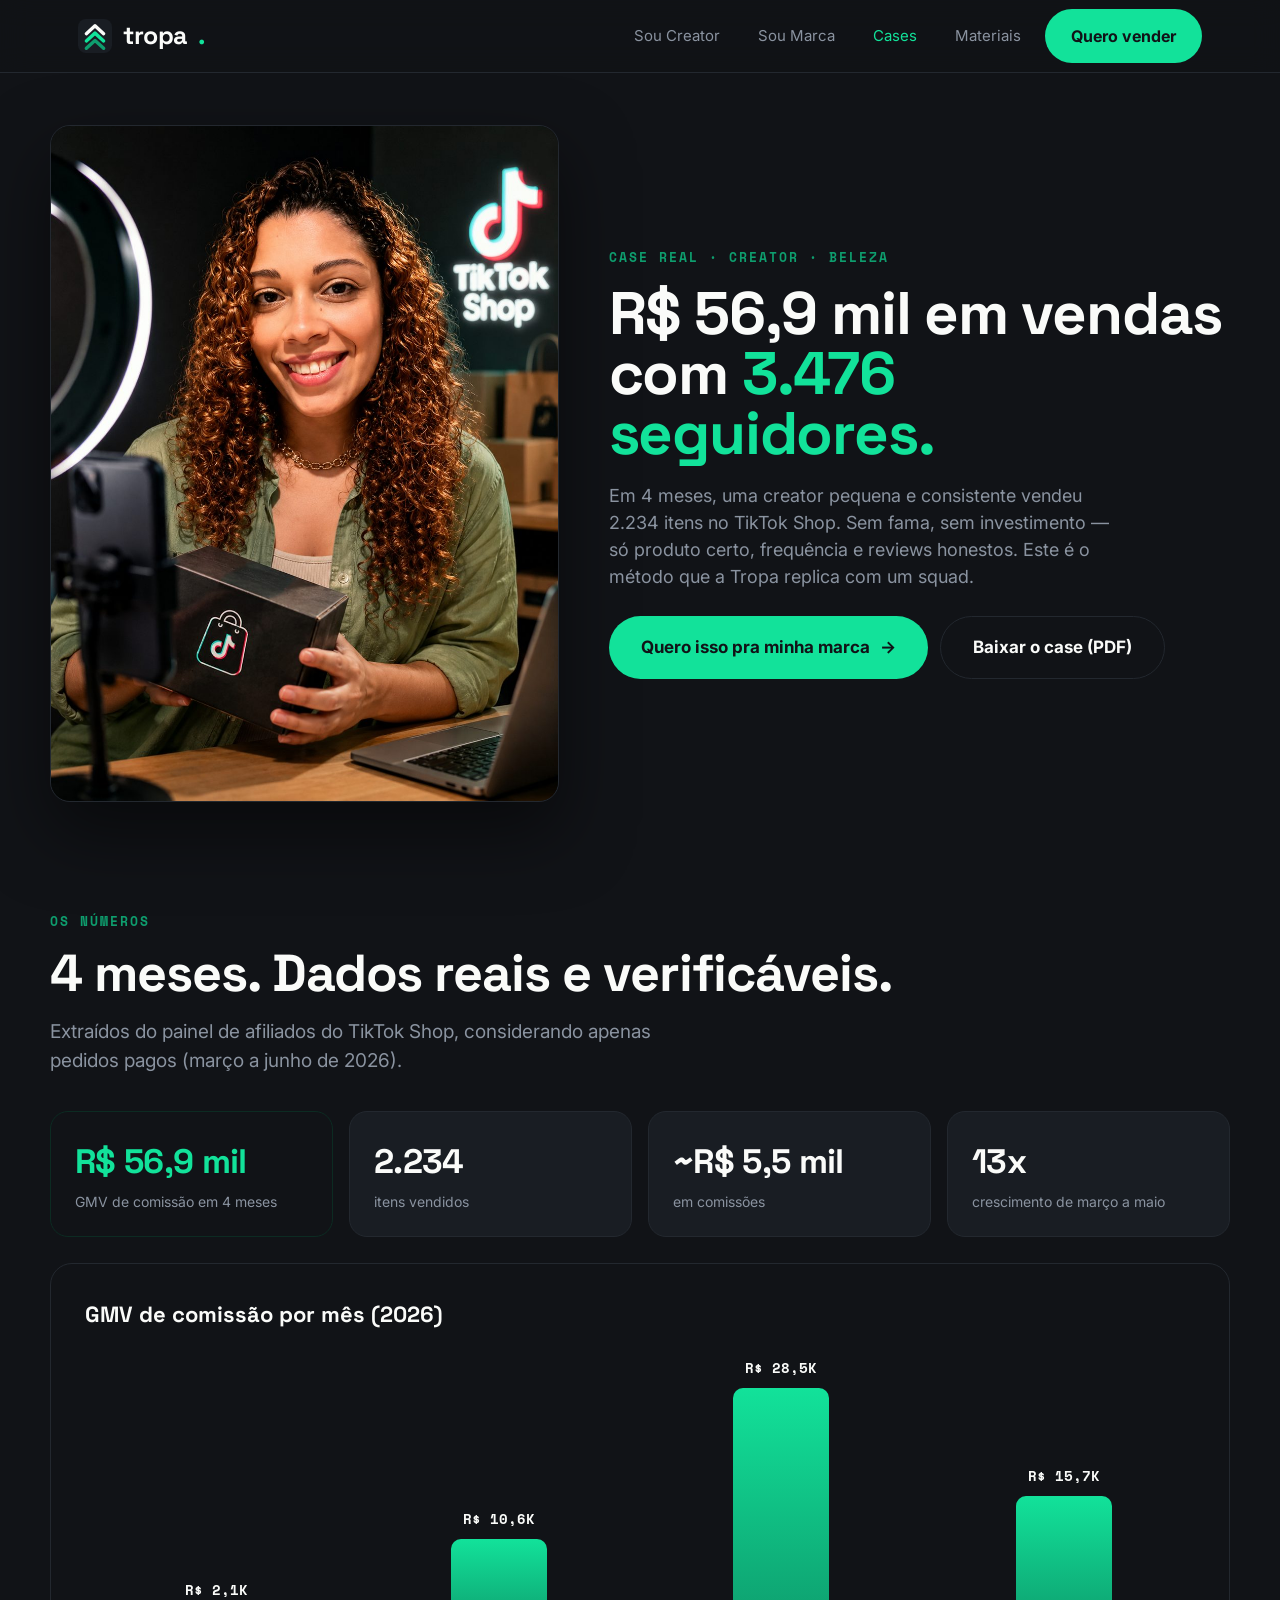
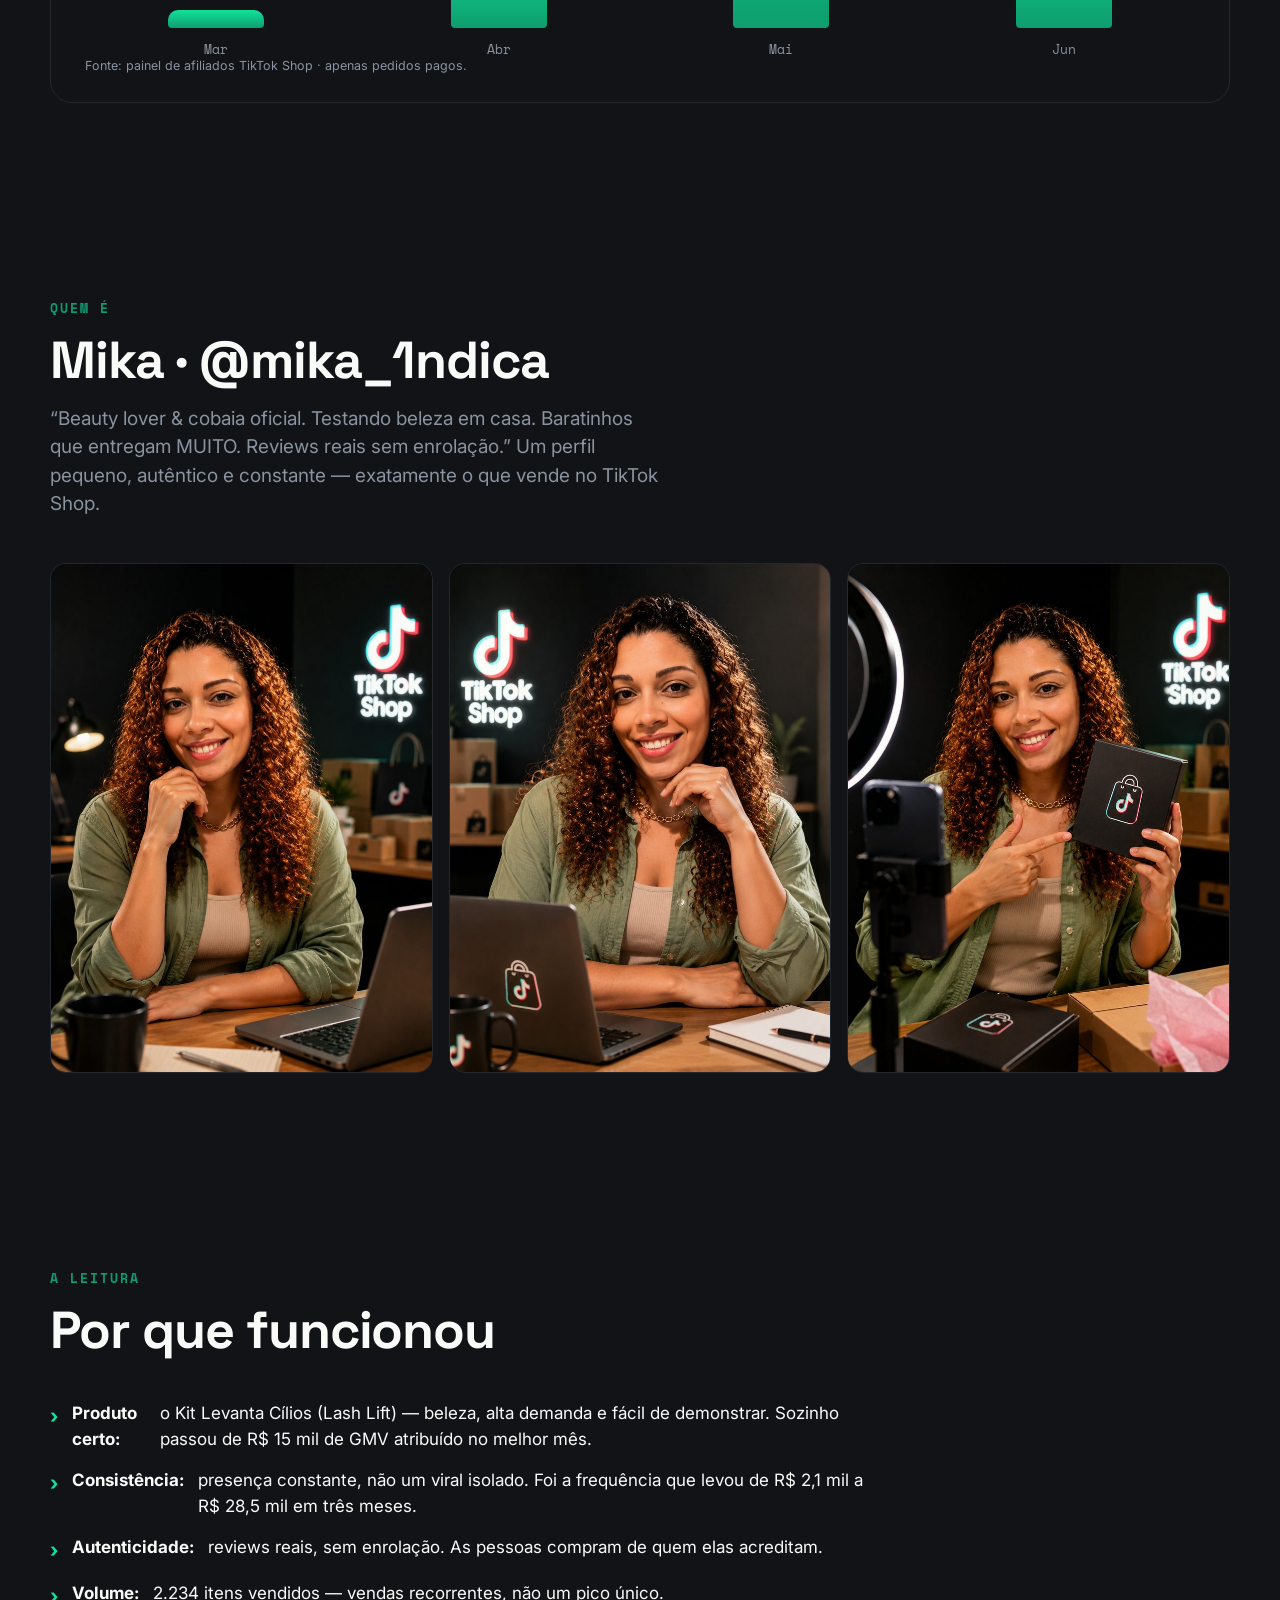
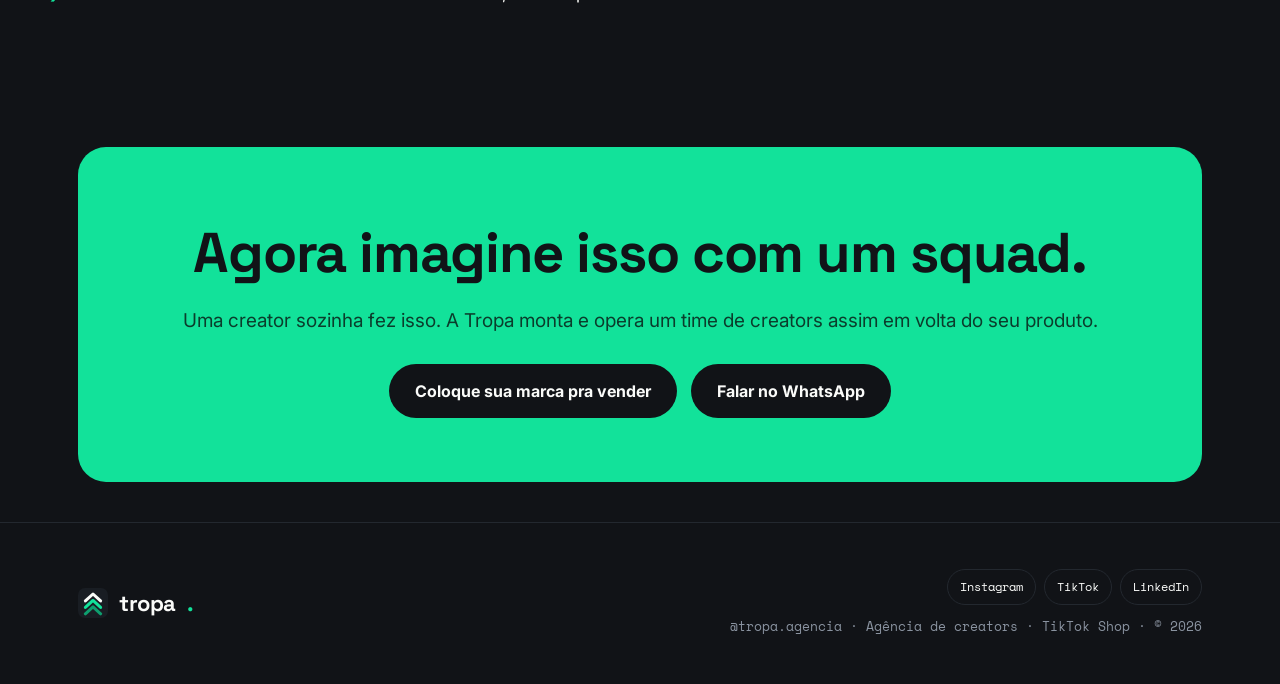
==== case-mika.html @ 80ff2a3a "Adiciona secao Cases + case da Mika, prova na home e fotos" ====
<!doctype html>
<html lang="pt-BR">
<head>
<meta charset="utf-8">
<meta name="viewport" content="width=device-width, initial-scale=1">
<title>Case Mika — R$ 56,9 mil em 4 meses no TikTok Shop | Tropa</title>
<meta name="description" content="Como uma creator de ~3.476 seguidores gerou R$ 56,9 mil em vendas em 4 meses no TikTok Shop. O case real da Tropa.">
<link rel="preconnect" href="https://fonts.googleapis.com">
<link rel="preconnect" href="https://fonts.gstatic.com" crossorigin>
<link href="https://fonts.googleapis.com/css2?family=Space+Grotesk:wght@400;500;700&family=Inter:wght@400;500;600&family=Space+Mono:wght@400;700&display=swap" rel="stylesheet">
<link rel="stylesheet" href="styles.css">
</head>
<body>

<header class="nav">
  <div class="wrap">
    <a class="brand" href="index.html">
      <svg width="34" height="34" viewBox="0 0 130 130"><rect width="130" height="130" rx="30" fill="#191D23"/><g fill="none" stroke-width="13" stroke-linecap="round" stroke-linejoin="round"><path d="M32 112 L65 82 L98 112" stroke="#0E9E6E"/><path d="M32 84 L65 54 L98 84" stroke="#12E29A"/><path d="M32 56 L65 26 L98 56" stroke="#FAFBF9"/></g></svg>
      tropa<span class="dot">.</span>
    </a>
    <nav class="nav-actions">
      <a class="lnk" href="creator.html">Sou Creator</a>
      <a class="lnk" href="marca.html">Sou Marca</a>
      <a class="lnk is-active" href="cases.html">Cases</a>
      <a class="lnk" href="materiais.html">Materiais</a>
      <a class="btn" href="marca.html">Quero vender</a>
    </nav>
  </div>
</header>

<main>
  <section class="case-hero wrap">
    <div class="ch-photo reveal d2"><img src="mika-hero.jpg" alt="Mika, creator de beleza, gravando review no TikTok Shop"></div>
    <div>
      <span class="eyebrow reveal d1">Case real · Creator · Beleza</span>
      <h1 class="reveal d2">R$ 56,9 mil em vendas com <span class="g">3.476 seguidores.</span></h1>
      <p class="lead reveal d3">Em 4 meses, uma creator pequena e consistente vendeu 2.234 itens no TikTok Shop. Sem fama, sem investimento — só produto certo, frequência e reviews honestos. Este é o método que a Tropa replica com um squad.</p>
      <div class="ch-cta reveal d4">
        <a class="btn btn--lg" href="marca.html">Quero isso pra minha marca <span class="arr">→</span></a>
        <a class="btn btn--ghost btn--lg" href="Case_Mika_Tropa.pdf" download>Baixar o case (PDF)</a>
      </div>
    </div>
  </section>

  <section class="section wrap">
    <span class="eyebrow">Os números</span>
    <h2>4 meses. Dados reais e verificáveis.</h2>
    <p class="intro">Extraídos do painel de afiliados do TikTok Shop, considerando apenas pedidos pagos (março a junho de 2026).</p>
    <div class="case-stats">
      <div class="stat hl"><div class="v">R$ 56,9 mil</div><div class="l">GMV de comissão em 4 meses</div></div>
      <div class="stat"><div class="v">2.234</div><div class="l">itens vendidos</div></div>
      <div class="stat"><div class="v">~R$ 5,5 mil</div><div class="l">em comissões</div></div>
      <div class="stat"><div class="v">13x</div><div class="l">crescimento de março a maio</div></div>
    </div>
    <div class="case-chart">
      <h3>GMV de comissão por mês (2026)</h3>
      <div class="bars">
        <div class="bar"><span class="v">R$ 2,1K</span><div class="col" style="height:18px"></div><span class="m">Mar</span></div>
        <div class="bar"><span class="v">R$ 10,6K</span><div class="col" style="height:89px"></div><span class="m">Abr</span></div>
        <div class="bar"><span class="v">R$ 28,5K</span><div class="col" style="height:240px"></div><span class="m">Mai</span></div>
        <div class="bar"><span class="v">R$ 15,7K</span><div class="col" style="height:132px"></div><span class="m">Jun</span></div>
      </div>
      <p class="src">Fonte: painel de afiliados TikTok Shop · apenas pedidos pagos.</p>
    </div>
  </section>

  <section class="section wrap">
    <span class="eyebrow">Quem é</span>
    <h2>Mika · @mika_1ndica</h2>
    <p class="intro">“Beauty lover & cobaia oficial. Testando beleza em casa. Baratinhos que entregam MUITO. Reviews reais sem enrolação.” Um perfil pequeno, autêntico e constante — exatamente o que vende no TikTok Shop.</p>
    <div class="case-gallery">
      <img src="mika-a.jpg" alt="Mika gravando review">
      <img src="mika-b.jpg" alt="Mika em seu setup de conteúdo">
      <img src="mika-c.jpg" alt="Mika demonstrando um produto">
    </div>
  </section>

  <section class="section wrap">
    <span class="eyebrow">A leitura</span>
    <h2>Por que funcionou</h2>
    <ul class="why">
      <li><b>Produto certo:</b> o Kit Levanta Cílios (Lash Lift) — beleza, alta demanda e fácil de demonstrar. Sozinho passou de R$ 15 mil de GMV atribuído no melhor mês.</li>
      <li><b>Consistência:</b> presença constante, não um viral isolado. Foi a frequência que levou de R$ 2,1 mil a R$ 28,5 mil em três meses.</li>
      <li><b>Autenticidade:</b> reviews reais, sem enrolação. As pessoas compram de quem elas acreditam.</li>
      <li><b>Volume:</b> 2.234 itens vendidos — vendas recorrentes, não um pico único.</li>
    </ul>
  </section>

  <section class="wrap">
    <div class="band">
      <h2>Agora imagine isso com um squad.</h2>
      <p>Uma creator sozinha fez isso. A Tropa monta e opera um time de creators assim em volta do seu produto.</p>
      <div style="display:flex;gap:14px;justify-content:center;flex-wrap:wrap">
        <a class="btn" href="marca.html">Coloque sua marca pra vender</a>
        <a class="btn btn--wa" data-wa="Oi! Vi o case da Mika e quero vender no TikTok Shop com a Tropa." href="#">Falar no WhatsApp</a>
      </div>
    </div>
  </section>
</main>

<footer>
  <div class="wrap">
    <a class="brand" href="index.html">
      <svg width="30" height="30" viewBox="0 0 130 130"><rect width="130" height="130" rx="30" fill="#191D23"/><g fill="none" stroke-width="13" stroke-linecap="round" stroke-linejoin="round"><path d="M32 112 L65 82 L98 112" stroke="#0E9E6E"/><path d="M32 84 L65 54 L98 84" stroke="#12E29A"/><path d="M32 56 L65 26 L98 56" stroke="#FAFBF9"/></g></svg>
      tropa<span class="dot">.</span>
    </a>
    <div class="footer-right">
      <div class="socials" aria-label="Redes sociais da Tropa">
        <a href="https://www.instagram.com/tropa.agencia/" target="_blank" rel="noopener noreferrer">Instagram</a>
        <a href="https://www.tiktok.com/@tropa.agencia" target="_blank" rel="noopener noreferrer">TikTok</a>
        <a href="https://www.linkedin.com/company/tropa-creators/" target="_blank" rel="noopener noreferrer">LinkedIn</a>
      </div>
      <div class="meta">@tropa.agencia · Agência de creators · TikTok Shop · © 2026</div>
    </div>
  </div>
</footer>

<script src="app.js"></script>
</body>
</html>
---- styles.css ----
/* ========== TROPA · DESIGN SYSTEM ========== */
:root{
  --ink:#111317; --ink-2:#191D23; --ink-3:#0B0C0F;
  --green:#12E29A; --green-2:#0E9E6E; --green-soft:#0c2b22;
  --off:#FAFBF9; --slate:#5B6470; --mut:#8A93A0; --line:#23282F;
  --display:'Space Grotesk',-apple-system,sans-serif;
  --body:'Inter',-apple-system,sans-serif;
  --mono:'Space Mono','SFMono-Regular',monospace;
  --maxw:1180px;
  --r:18px;
}
*{box-sizing:border-box;margin:0;padding:0}
html{scroll-behavior:smooth}
body{font-family:var(--body);background:var(--ink);color:var(--off);line-height:1.5;-webkit-font-smoothing:antialiased;overflow-x:hidden}
a{color:inherit;text-decoration:none}
img,svg{display:block}
.wrap{max-width:var(--maxw);margin:0 auto;padding:0 28px}
.mono{font-family:var(--mono)}
.eyebrow{font-family:var(--mono);font-size:13px;letter-spacing:2px;text-transform:uppercase;color:var(--green-2);font-weight:700}

/* buttons */
.btn{display:inline-flex;align-items:center;gap:10px;font-family:var(--body);font-weight:700;font-size:16px;white-space:nowrap;
  padding:15px 26px;border-radius:40px;border:0;cursor:pointer;transition:transform .18s ease,background .18s ease;background:var(--green);color:var(--ink)}
.btn:hover{transform:translateY(-2px)}
.btn .arr{transition:transform .18s ease}
.btn:hover .arr{transform:translateX(4px)}
.btn--ghost{background:transparent;border:1.5px solid var(--line);color:var(--off)}
.btn--ghost:hover{border-color:var(--green);color:var(--green)}
.btn--lg{padding:18px 32px;font-size:17px}
.btn--wa{background:#fff;color:var(--ink)}

/* nav */
.nav{position:sticky;top:0;z-index:50;background:rgba(17,19,23,.78);backdrop-filter:blur(14px);border-bottom:1px solid var(--line)}
.nav .wrap{display:flex;align-items:center;justify-content:space-between;height:72px}
.brand{display:flex;align-items:center;gap:11px;font-family:var(--display);font-weight:700;font-size:25px;letter-spacing:-.5px}
.brand .dot{color:var(--green)}
.nav-actions{display:flex;align-items:center;gap:10px}
.nav-actions a.lnk{font-size:15px;color:var(--mut);padding:8px 14px;border-radius:30px;transition:color .15s}
.nav-actions a.lnk:hover{color:var(--off)}
.nav-actions a.lnk.is-active{color:var(--green)}

/* hero */
.hero{padding:72px 0 40px;display:grid;grid-template-columns:1.15fr .85fr;gap:56px;align-items:center}
.hero h1{font-family:var(--display);font-weight:700;font-size:clamp(46px,7.2vw,92px);line-height:.96;letter-spacing:-.03em;margin:20px 0 24px}
.hero h1 .g{color:var(--green)}
.hero .lead{font-size:20px;color:var(--mut);max-width:520px;margin-bottom:34px}
.hero-cta{display:flex;gap:14px;flex-wrap:wrap}
.reveal{opacity:0;transform:translateY(16px);animation:rise .7s cubic-bezier(.2,.7,.2,1) forwards}
.reveal.d1{animation-delay:.05s}.reveal.d2{animation-delay:.15s}.reveal.d3{animation-delay:.25s}.reveal.d4{animation-delay:.35s}
@keyframes rise{to{opacity:1;transform:none}}

/* method board — a compact view of how Tropa operates */
.method-board{background:var(--ink-2);border:1px solid var(--line);border-radius:16px;overflow:hidden}
.method-head{display:flex;align-items:center;gap:9px;padding:16px 20px;border-bottom:1px solid var(--line)}
.method-mark{width:9px;height:9px;border-radius:50%;background:var(--green);box-shadow:0 0 0 5px rgba(18,226,154,.10)}
.method-head .lbl{font-family:var(--mono);font-size:12px;letter-spacing:2px;color:var(--off);font-weight:700}
.method-head .sub{font-family:var(--mono);font-size:12px;color:var(--mut);margin-left:auto}
.method-body{padding:34px 30px 30px;min-height:360px;display:flex;flex-direction:column;justify-content:center}
.method-kicker{color:var(--mut);font-size:15px;max-width:34ch;margin-bottom:14px}
.method-body h2{font-family:var(--display);font-size:clamp(30px,3.5vw,45px);line-height:1.02;letter-spacing:-.03em;text-wrap:balance}
.method-body h2 span{color:var(--green)}
.method-body ul{list-style:none;margin-top:28px;display:grid;gap:0}
.method-body li{display:grid;grid-template-columns:96px 1fr;gap:16px;align-items:baseline;padding:13px 0;border-top:1px solid var(--line)}
.method-body li b{font-family:var(--mono);font-size:13px;color:var(--off)}
.method-body li small{font-size:13px;color:var(--mut)}

/* marquee strip */
.strip{border-top:1px solid var(--line);border-bottom:1px solid var(--line);background:var(--ink-3);overflow:hidden}
.strip-track{display:flex;gap:48px;white-space:nowrap;padding:16px 0;font-family:var(--mono);font-size:14px;color:var(--mut);animation:marq 30s linear infinite;width:max-content}
.strip-track b{color:var(--green)}
@keyframes marq{from{transform:translateX(0)}to{transform:translateX(-50%)}}

/* sections */
.section{padding:96px 0}
.section h2{font-family:var(--display);font-weight:700;font-size:clamp(32px,4.4vw,52px);letter-spacing:-.02em;line-height:1.04;margin:14px 0 0}
.section .intro{color:var(--mut);font-size:19px;max-width:620px;margin-top:18px}

/* doors */
.doors{display:grid;grid-template-columns:1fr 1fr;gap:22px;margin-top:48px}
.door{position:relative;border-radius:24px;padding:40px;min-height:340px;display:flex;flex-direction:column;border:1px solid var(--line);overflow:hidden;transition:transform .2s ease,border-color .2s ease}
.door:hover{transform:translateY(-4px)}
.door--creator{background:linear-gradient(160deg,#13241d,#141a1f)}
.door--creator:hover{border-color:var(--green)}
.door--marca{background:linear-gradient(160deg,#1a1f26,#121418)}
.door--marca:hover{border-color:#9aa0a8}
.door .tag{font-family:var(--mono);font-size:12px;letter-spacing:2px;text-transform:uppercase;color:var(--mut)}
.door h3{font-family:var(--display);font-weight:700;font-size:40px;letter-spacing:-.02em;margin:8px 0 14px}
.door p{color:var(--mut);font-size:17px;max-width:420px}
.door ul{list-style:none;margin:20px 0 0;display:flex;flex-direction:column;gap:9px}
.door li{font-size:15px;color:var(--off);display:flex;gap:10px;align-items:flex-start}
.door li::before{content:"›";color:var(--green);font-weight:700}
.door .go{margin-top:auto;display:inline-flex;align-items:center;gap:9px;font-weight:700;color:var(--off);padding-top:26px}
.door .go .arr{color:var(--green);transition:transform .18s}
.door:hover .go .arr{transform:translateX(5px)}
.door .chev{position:absolute;right:30px;top:34px;opacity:.5}

/* loop / steps */
.loop{display:grid;grid-template-columns:repeat(4,1fr);gap:18px;margin-top:48px}
.lcard{background:var(--ink-2);border:1px solid var(--line);border-radius:18px;padding:26px}
.lcard .n{font-family:var(--mono);color:var(--green);font-size:15px;font-weight:700}
.lcard h4{font-family:var(--display);font-size:21px;margin:12px 0 8px;letter-spacing:-.01em}
.lcard p{color:var(--mut);font-size:14.5px}

/* generic cards grid */
.grid3{display:grid;grid-template-columns:repeat(3,1fr);gap:20px;margin-top:44px}
.card{background:var(--ink-2);border:1px solid var(--line);border-radius:20px;padding:30px}
.card .ic{margin-bottom:18px}
.card h3{font-family:var(--display);font-size:23px;letter-spacing:-.01em;margin-bottom:9px}
.card p{color:var(--mut);font-size:15.5px}

/* requisitos */
.req{display:grid;grid-template-columns:1fr 1fr;gap:14px;margin-top:40px}
.req .item{display:flex;gap:14px;align-items:center;background:var(--ink-2);border:1px solid var(--line);border-radius:14px;padding:18px 20px;font-size:17px;font-weight:500}
.req .ck{width:28px;height:28px;border-radius:50%;background:var(--green);color:var(--ink);display:flex;align-items:center;justify-content:center;font-weight:800;flex-shrink:0}

/* faq */
.faq{margin-top:40px;max-width:820px}
.faq details{border-bottom:1px solid var(--line);padding:22px 0}
.faq summary{font-family:var(--display);font-weight:500;font-size:20px;list-style:none;cursor:pointer;display:flex;justify-content:space-between;gap:20px}
.faq summary::-webkit-details-marker{display:none}
.faq summary::after{content:"+";color:var(--green);font-size:26px;line-height:.8}
.faq details[open] summary::after{content:"\2013"}
.faq p{color:var(--mut);margin-top:14px;font-size:16.5px;max-width:680px}

/* form */
.form-wrap{margin-top:44px;display:grid;grid-template-columns:1fr 1fr;gap:40px;align-items:start}
.form-side h2{margin-bottom:14px}
.form-side p{color:var(--mut);font-size:18px;max-width:440px}
.form-side .wa{margin-top:26px}
form.lead{background:var(--ink-2);border:1px solid var(--line);border-radius:22px;padding:30px}
form.lead .fld{margin-bottom:16px}
form.lead label{display:block;font-family:var(--mono);font-size:12px;letter-spacing:1px;text-transform:uppercase;color:var(--mut);margin-bottom:7px}
form.lead input,form.lead select{width:100%;background:var(--ink);border:1px solid var(--line);border-radius:12px;padding:14px 16px;color:var(--off);font-family:var(--body);font-size:16px;transition:border-color .15s}
form.lead input:focus,form.lead select:focus{outline:none;border-color:var(--green)}
form.lead .row{display:grid;grid-template-columns:1fr 1fr;gap:14px}
form.lead button{width:100%;margin-top:8px;justify-content:center}
.form-ok{display:none;text-align:center;padding:18px 0 4px}
.form-ok.show{display:block}
.form-ok .big{font-family:var(--display);font-size:26px;margin-bottom:8px}
.form-ok p{color:var(--mut)}
.form-error{margin-top:14px;color:#ffb4ab;font-size:14px;line-height:1.45}

/* big cta band */
.band{background:var(--green);color:var(--ink);border-radius:28px;padding:64px 40px;text-align:center;margin:40px 0}
.band h2{font-family:var(--display);font-weight:700;font-size:clamp(34px,5vw,56px);letter-spacing:-.02em;margin-bottom:12px}
.band p{font-size:19px;color:#0b3d2c;margin-bottom:28px}
.band .btn{background:var(--ink);color:var(--off)}

/* footer */
footer{border-top:1px solid var(--line);padding:46px 0;margin-top:20px}
footer .wrap{display:flex;justify-content:space-between;gap:20px;flex-wrap:wrap;align-items:center}
footer .brand{font-size:22px}
footer .meta{font-family:var(--mono);font-size:13px;color:var(--mut);text-align:right;line-height:1.8}
.footer-right{display:flex;flex-direction:column;align-items:flex-end;gap:10px}
.socials{display:flex;gap:8px;flex-wrap:wrap;justify-content:flex-end}
.socials a{font-family:var(--mono);font-size:12px;color:var(--off);border:1px solid var(--line);border-radius:999px;padding:8px 12px;transition:border-color .18s,color .18s,background-color .18s}
.socials a:hover,.socials a:focus-visible{color:var(--ink);background:var(--green);border-color:var(--green);outline:none}

/* page hero (creator/marca) */
.phero{padding:80px 0 30px}
.phero .eyebrow{margin-bottom:18px;display:block}
.phero h1{font-family:var(--display);font-weight:700;font-size:clamp(42px,6vw,80px);line-height:.98;letter-spacing:-.03em}
.phero h1 .g{color:var(--green)}
.phero .lead{font-size:20px;color:var(--mut);max-width:560px;margin:22px 0 32px}

/* ===== materiais: hub + cards ===== */
.mgrid{display:grid;grid-template-columns:repeat(3,1fr);gap:22px;margin-top:48px}
.mcard{display:flex;flex-direction:column;background:var(--ink-2);border:1px solid var(--line);border-radius:20px;overflow:hidden;transition:transform .2s ease,border-color .2s ease}
.mcard:hover{transform:translateY(-4px);border-color:var(--green)}
.mcard .thumb{position:relative;aspect-ratio:16/10;overflow:hidden;background:var(--ink-3)}
.mcard .thumb img{width:100%;height:100%;object-fit:cover;object-position:top center}
.mcard .thumb .tag{position:absolute;left:14px;top:14px;font-family:var(--mono);font-size:11px;letter-spacing:1.5px;text-transform:uppercase;color:var(--ink);background:var(--green);padding:6px 11px;border-radius:999px;font-weight:700}
.mcard .mbody{padding:24px 24px 26px;display:flex;flex-direction:column;flex:1}
.mcard h3{font-family:var(--display);font-size:22px;letter-spacing:-.01em;margin-bottom:9px}
.mcard p{color:var(--mut);font-size:15px;flex:1}
.mcard .go{margin-top:20px;display:inline-flex;align-items:center;gap:9px;font-weight:700;color:var(--green)}
.mcard .go .arr{transition:transform .18s}
.mcard:hover .go .arr{transform:translateX(5px)}

/* ===== landing de material ===== */
.lp-hero{padding:56px 0 20px;display:grid;grid-template-columns:.82fr 1.18fr;gap:52px;align-items:center}
.lp-cover{position:relative}
.lp-cover img{width:100%;border-radius:16px;border:1px solid var(--line);box-shadow:0 30px 70px rgba(0,0,0,.45)}
.lp-cover .badge{position:absolute;top:-14px;left:-14px;background:var(--green);color:var(--ink);font-family:var(--mono);font-size:12px;font-weight:700;letter-spacing:1px;padding:9px 14px;border-radius:999px;box-shadow:0 8px 22px rgba(18,226,154,.3)}
.lp-info .eyebrow{display:block;margin-bottom:16px}
.lp-info h1{font-family:var(--display);font-weight:700;font-size:clamp(34px,4.6vw,54px);line-height:1.02;letter-spacing:-.02em}
.lp-info h1 .g{color:var(--green)}
.lp-info .lead{color:var(--mut);font-size:18px;margin:18px 0 22px;max-width:520px}
.lp-list{list-style:none;display:flex;flex-direction:column;gap:11px;margin:0 0 30px}
.lp-list li{display:flex;gap:12px;font-size:16px;color:var(--off);align-items:flex-start}
.lp-list li::before{content:"›";color:var(--green);font-weight:700}
.dl-card{background:var(--ink-2);border:1px solid var(--line);border-radius:22px;padding:28px}
.dl-card h2{font-family:var(--display);font-size:22px;margin-bottom:6px}
.dl-card .sub{color:var(--mut);font-size:14.5px;margin-bottom:20px}
.dl-note{color:var(--mut);font-size:12.5px;margin-top:14px;text-align:center}
.dl-card .form-ok .big{color:var(--green)}
.dl-card .form-ok .btn{margin:6px 0}

/* ===== promo de materiais (home / creator) ===== */
.mpromo{display:grid;grid-template-columns:1fr auto;gap:30px;align-items:center;background:linear-gradient(150deg,#13241d,#141a1f);border:1px solid var(--line);border-radius:24px;padding:40px 44px;margin-top:20px}
.mpromo .eyebrow{display:block;margin-bottom:12px}
.mpromo h2{font-family:var(--display);font-weight:700;font-size:clamp(26px,3.4vw,40px);letter-spacing:-.02em;line-height:1.05}
.mpromo p{color:var(--mut);font-size:17px;margin-top:12px;max-width:560px}
.mpromo .thumbs{display:flex}
.mpromo .thumbs img{width:112px;border-radius:10px;border:1px solid var(--line);box-shadow:0 14px 30px rgba(0,0,0,.4)}
.mpromo .thumbs img:nth-child(2){margin-left:-34px;transform:translateY(-10px) rotate(3deg)}
.mpromo .thumbs img:nth-child(3){margin-left:-34px;transform:translateY(6px) rotate(6deg)}
.mpromo .mp-cta{margin-top:24px}

/* ===== cases ===== */
.case-hero{padding:52px 0 10px;display:grid;grid-template-columns:.9fr 1.1fr;gap:50px;align-items:center}
.case-hero .ch-photo img{width:100%;border-radius:20px;border:1px solid var(--line);box-shadow:0 30px 70px rgba(0,0,0,.5)}
.case-hero .eyebrow{display:block;margin-bottom:16px}
.case-hero h1{font-family:var(--display);font-weight:700;font-size:clamp(36px,5vw,60px);line-height:1;letter-spacing:-.02em}
.case-hero h1 .g{color:var(--green)}
.case-hero .lead{color:var(--mut);font-size:18px;margin:18px 0 26px;max-width:520px}
.case-hero .ch-cta{display:flex;gap:12px;flex-wrap:wrap}
.case-stats{display:grid;grid-template-columns:repeat(4,1fr);gap:16px;margin-top:36px}
.stat{background:var(--ink-2);border:1px solid var(--line);border-radius:18px;padding:24px}
.stat.hl{background:var(--ink);border-color:var(--green-soft)}
.stat .v{font-family:var(--display);font-weight:700;font-size:34px;letter-spacing:-.02em}
.stat.hl .v{color:var(--green)}
.stat .l{color:var(--mut);font-size:14px;margin-top:6px;line-height:1.35}
.case-chart{background:var(--ink);border:1px solid var(--line);border-radius:22px;padding:34px 34px 26px;margin-top:26px}
.case-chart h3{font-family:var(--display);font-size:22px;margin-bottom:26px}
.bars{display:grid;grid-template-columns:repeat(4,1fr);gap:20px;align-items:end;height:280px}
.bar{display:flex;flex-direction:column;align-items:center;justify-content:flex-end;height:100%}
.bar .col{width:64%;max-width:96px;background:linear-gradient(180deg,var(--green),var(--green-2));border-radius:10px 10px 4px 4px}
.bar .v{font-family:var(--mono);font-size:14px;color:var(--off);margin-bottom:10px;font-weight:700}
.bar .m{font-family:var(--mono);font-size:13px;color:var(--mut);margin-top:12px}
.case-chart .src{color:var(--mut);font-size:12.5px;margin-top:20px}
.case-gallery{display:grid;grid-template-columns:repeat(3,1fr);gap:16px;margin-top:44px}
.case-gallery img{width:100%;aspect-ratio:3/4;object-fit:cover;border-radius:16px;border:1px solid var(--line)}
.why{margin-top:44px;max-width:820px;list-style:none;display:flex;flex-direction:column;gap:16px}
.why li{display:flex;gap:14px;font-size:17px;color:var(--off);align-items:flex-start}
.why li::before{content:"›";color:var(--green);font-weight:700;font-size:20px}
.why li b{color:var(--off)}
/* home: faixa de prova/case com rosto */
.proof{display:grid;grid-template-columns:.7fr 1.3fr;gap:44px;align-items:center;background:linear-gradient(150deg,#13241d,#141a1f);border:1px solid var(--line);border-radius:28px;padding:40px;overflow:hidden}
.proof .pf-photo img{width:100%;border-radius:18px;border:1px solid var(--line)}
.proof .eyebrow{display:block;margin-bottom:12px}
.proof h2{font-family:var(--display);font-weight:700;font-size:clamp(28px,3.6vw,44px);line-height:1.04;letter-spacing:-.02em}
.proof h2 .g{color:var(--green)}
.proof p{color:var(--mut);font-size:17px;margin:14px 0 20px;max-width:560px}
.proof .pf-num{display:flex;gap:28px;flex-wrap:wrap;margin:18px 0 22px}
.proof .pf-num div{font-family:var(--display)}
.proof .pf-num .n{font-size:30px;font-weight:700;color:var(--green)}
.proof .pf-num .t{font-size:13px;color:var(--mut);font-family:var(--body)}

/* responsive */
@media(max-width:900px){
  .mgrid{grid-template-columns:1fr 1fr}
  .case-hero{grid-template-columns:1fr;gap:30px;padding-top:38px}
  .case-hero .ch-photo{max-width:380px}
  .case-stats{grid-template-columns:1fr 1fr}
  .case-gallery{grid-template-columns:1fr 1fr}
  .proof{grid-template-columns:1fr;text-align:left}
  .lp-hero{grid-template-columns:1fr;gap:34px;padding-top:40px}
  .lp-cover{max-width:340px}
  .mpromo{grid-template-columns:1fr;text-align:left}
  .mpromo .thumbs{margin-top:8px}
  .hero{grid-template-columns:1fr;gap:36px;padding-top:48px}
  .doors{grid-template-columns:1fr}
  .loop{grid-template-columns:1fr 1fr}
  .grid3{grid-template-columns:1fr}
  .req{grid-template-columns:1fr}
  .form-wrap{grid-template-columns:1fr;gap:28px}
  .section{padding:72px 0}
  .nav-actions a.lnk{display:none}
}
@media(max-width:520px){
  .loop{grid-template-columns:1fr}
  form.lead .row{grid-template-columns:1fr}
  footer .wrap{flex-direction:column;align-items:flex-start}
  footer .meta{text-align:left}
  .footer-right{align-items:flex-start}
  .socials{justify-content:flex-start}
  .method-body li{grid-template-columns:1fr;gap:3px}
}
@media(prefers-reduced-motion:reduce){
  .reveal{animation:none;opacity:1;transform:none}
  .strip-track{animation:none}
}
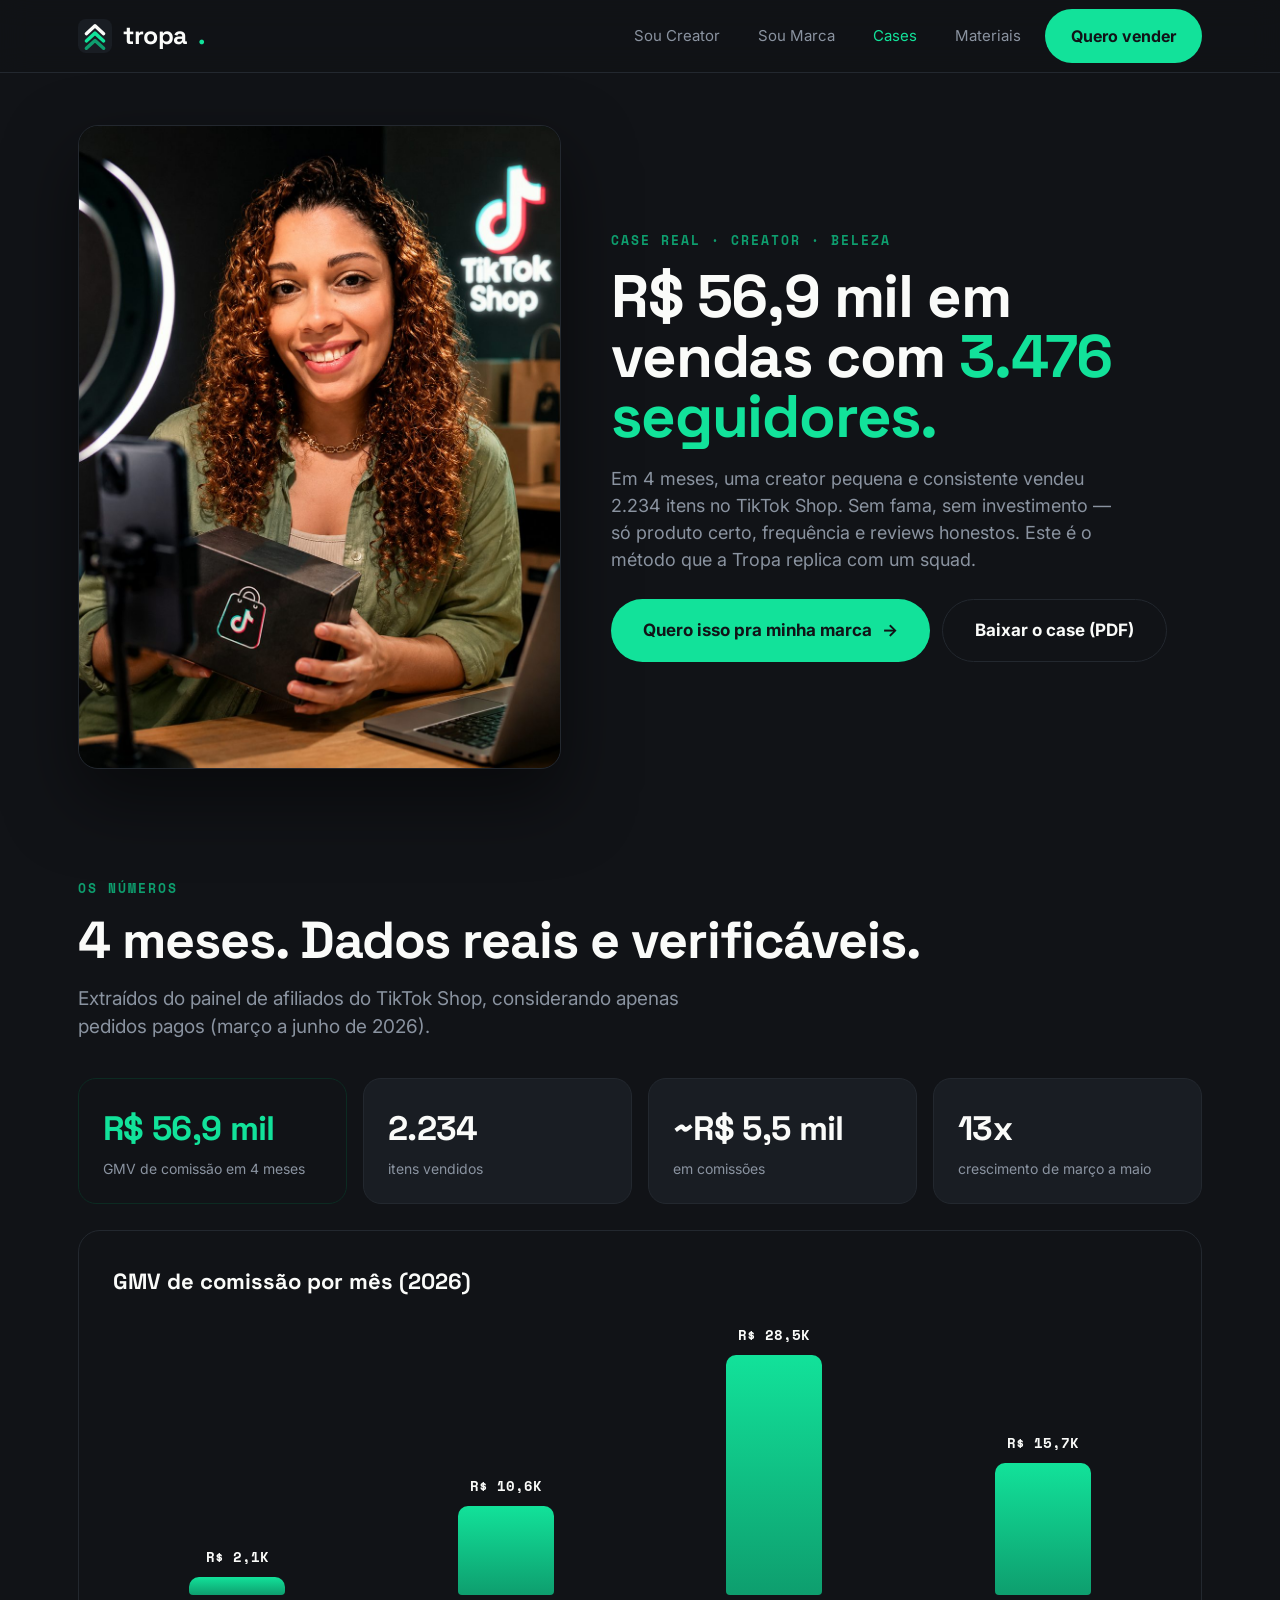
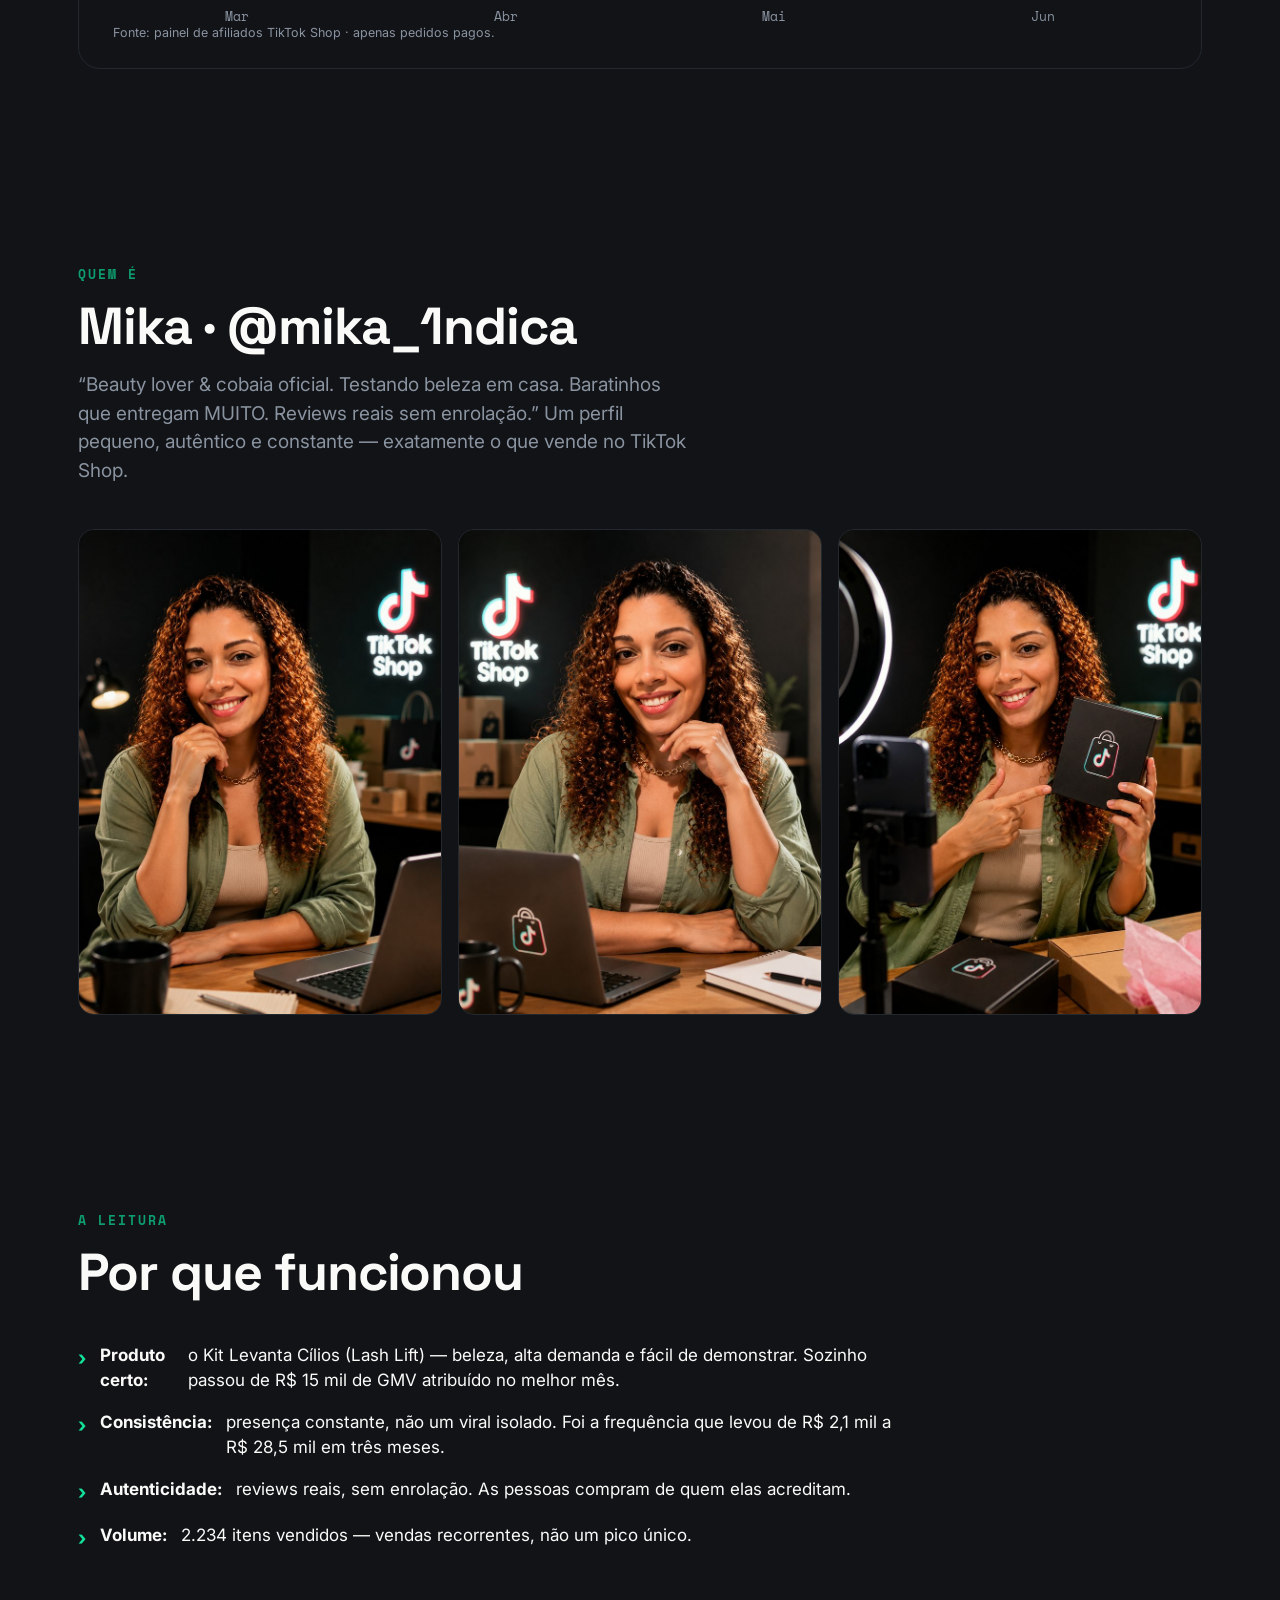
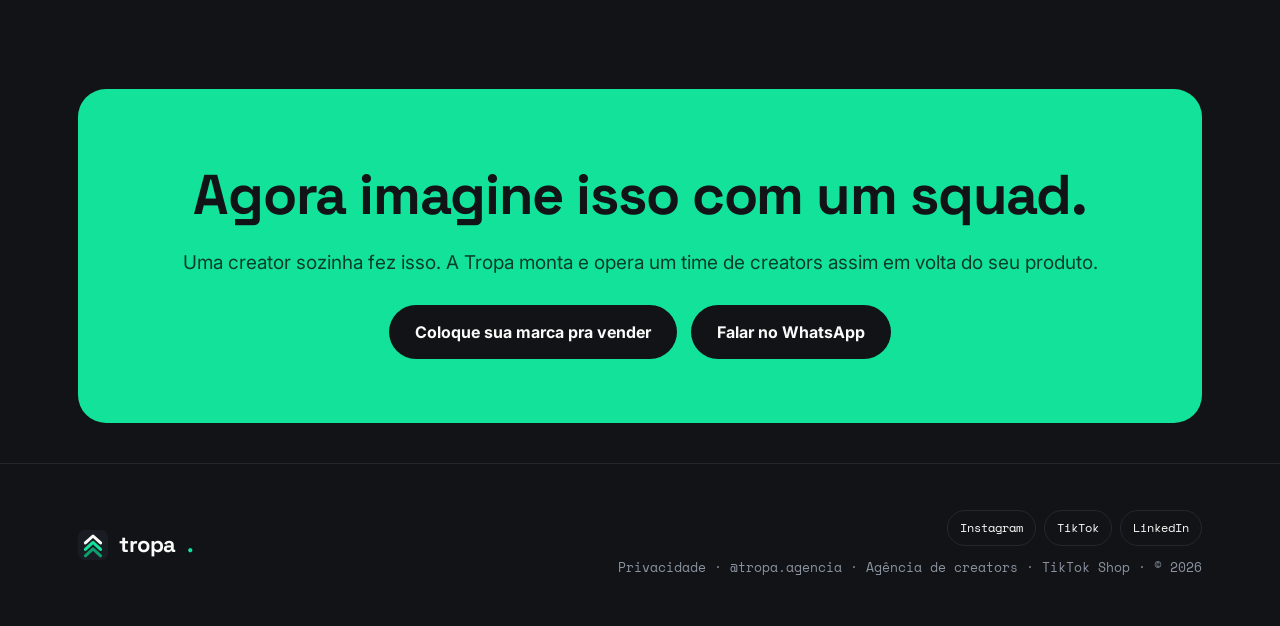
==== commit 07a49218: "revisa site e corrige experiencia mobile" ====
--- a/case-mika.html
+++ b/case-mika.html
@@ -110,7 +110,7 @@
         <a href="https://www.tiktok.com/@tropa.agencia" target="_blank" rel="noopener noreferrer">TikTok</a>
         <a href="https://www.linkedin.com/company/tropa-creators/" target="_blank" rel="noopener noreferrer">LinkedIn</a>
       </div>
-      <div class="meta">@tropa.agencia · Agência de creators · TikTok Shop · © 2026</div>
+      <div class="meta"><a href="privacidade.html">Privacidade</a> · @tropa.agencia · Agência de creators · TikTok Shop · © 2026</div>
     </div>
   </div>
 </footer>
--- a/styles.css
+++ b/styles.css
@@ -13,7 +13,10 @@
 html{scroll-behavior:smooth}
 body{font-family:var(--body);background:var(--ink);color:var(--off);line-height:1.5;-webkit-font-smoothing:antialiased;overflow-x:hidden}
 a{color:inherit;text-decoration:none}
-img,svg{display:block}
+img,svg{display:block;max-width:100%}
+.skip-link{position:fixed;left:16px;top:12px;z-index:100;background:var(--green);color:var(--ink);padding:10px 14px;border-radius:8px;font-weight:700;transform:translateY(-160%);transition:transform .18s ease}
+.skip-link:focus{transform:translateY(0)}
+a:focus-visible,button:focus-visible,summary:focus-visible,input:focus-visible,select:focus-visible{outline:3px solid var(--green);outline-offset:3px}
 .wrap{max-width:var(--maxw);margin:0 auto;padding:0 28px}
 .mono{font-family:var(--mono)}
 .eyebrow{font-family:var(--mono);font-size:13px;letter-spacing:2px;text-transform:uppercase;color:var(--green-2);font-weight:700}
@@ -40,7 +43,7 @@
 .nav-actions a.lnk.is-active{color:var(--green)}
 
 /* hero */
-.hero{padding:72px 0 40px;display:grid;grid-template-columns:1.15fr .85fr;gap:56px;align-items:center}
+.hero{padding-block:72px 40px;display:grid;grid-template-columns:1.15fr .85fr;gap:56px;align-items:center}
 .hero h1{font-family:var(--display);font-weight:700;font-size:clamp(46px,7.2vw,92px);line-height:.96;letter-spacing:-.03em;margin:20px 0 24px}
 .hero h1 .g{color:var(--green)}
 .hero .lead{font-size:20px;color:var(--mut);max-width:520px;margin-bottom:34px}
@@ -71,7 +74,7 @@
 @keyframes marq{from{transform:translateX(0)}to{transform:translateX(-50%)}}
 
 /* sections */
-.section{padding:96px 0}
+.section{padding-block:96px}
 .section h2{font-family:var(--display);font-weight:700;font-size:clamp(32px,4.4vw,52px);letter-spacing:-.02em;line-height:1.04;margin:14px 0 0}
 .section .intro{color:var(--mut);font-size:19px;max-width:620px;margin-top:18px}
 
@@ -139,6 +142,8 @@
 .form-ok .big{font-family:var(--display);font-size:26px;margin-bottom:8px}
 .form-ok p{color:var(--mut)}
 .form-error{margin-top:14px;color:#ffb4ab;font-size:14px;line-height:1.45}
+.form-note{margin-top:12px;color:var(--mut);font-size:12.5px;line-height:1.5;text-align:center}
+.form-note a{color:var(--off);text-decoration:underline;text-underline-offset:3px}
 
 /* big cta band */
 .band{background:var(--green);color:var(--ink);border-radius:28px;padding:64px 40px;text-align:center;margin:40px 0}
@@ -157,7 +162,7 @@
 .socials a:hover,.socials a:focus-visible{color:var(--ink);background:var(--green);border-color:var(--green);outline:none}
 
 /* page hero (creator/marca) */
-.phero{padding:80px 0 30px}
+.phero{padding-block:80px 30px}
 .phero .eyebrow{margin-bottom:18px;display:block}
 .phero h1{font-family:var(--display);font-weight:700;font-size:clamp(42px,6vw,80px);line-height:.98;letter-spacing:-.03em}
 .phero h1 .g{color:var(--green)}
@@ -178,7 +183,7 @@
 .mcard:hover .go .arr{transform:translateX(5px)}
 
 /* ===== landing de material ===== */
-.lp-hero{padding:56px 0 20px;display:grid;grid-template-columns:.82fr 1.18fr;gap:52px;align-items:center}
+.lp-hero{padding-block:56px 20px;display:grid;grid-template-columns:.82fr 1.18fr;gap:52px;align-items:center}
 .lp-cover{position:relative}
 .lp-cover img{width:100%;border-radius:16px;border:1px solid var(--line);box-shadow:0 30px 70px rgba(0,0,0,.45)}
 .lp-cover .badge{position:absolute;top:-14px;left:-14px;background:var(--green);color:var(--ink);font-family:var(--mono);font-size:12px;font-weight:700;letter-spacing:1px;padding:9px 14px;border-radius:999px;box-shadow:0 8px 22px rgba(18,226,154,.3)}
@@ -208,7 +213,7 @@
 .mpromo .mp-cta{margin-top:24px}
 
 /* ===== cases ===== */
-.case-hero{padding:52px 0 10px;display:grid;grid-template-columns:.9fr 1.1fr;gap:50px;align-items:center}
+.case-hero{padding-block:52px 10px;display:grid;grid-template-columns:.9fr 1.1fr;gap:50px;align-items:center}
 .case-hero .ch-photo img{width:100%;border-radius:20px;border:1px solid var(--line);box-shadow:0 30px 70px rgba(0,0,0,.5)}
 .case-hero .eyebrow{display:block;margin-bottom:16px}
 .case-hero h1{font-family:var(--display);font-weight:700;font-size:clamp(36px,5vw,60px);line-height:1;letter-spacing:-.02em}
@@ -265,10 +270,38 @@
   .grid3{grid-template-columns:1fr}
   .req{grid-template-columns:1fr}
   .form-wrap{grid-template-columns:1fr;gap:28px}
-  .section{padding:72px 0}
+  .section{padding-block:72px}
   .nav-actions a.lnk{display:none}
 }
 @media(max-width:520px){
+  .wrap{padding-inline:20px}
+  .nav .wrap{height:68px}
+  .brand{gap:8px;font-size:22px}
+  .brand svg{width:30px;height:30px}
+  .nav-actions{gap:6px}
+  .nav-actions .btn{font-size:14px;padding:12px 16px}
+  .hero{padding-block:48px 32px;gap:30px}
+  .hero h1{font-size:clamp(42px,12vw,54px);line-height:1}
+  .hero .lead{font-size:17px;line-height:1.6;margin-bottom:26px}
+  .hero-cta{gap:10px}
+  .hero-cta .btn{flex:1 1 150px;justify-content:center;padding-inline:18px}
+  .eyebrow{font-size:11px;letter-spacing:1.5px}
+  .method-body{padding:28px 22px;min-height:0}
+  .method-head{padding-inline:16px}
+  .method-head .sub{font-size:10px}
+  .section{padding-block:60px}
+  .section .intro{font-size:17px}
+  .door{min-height:0;padding:28px 24px;border-radius:16px}
+  .door h3{font-size:34px}
+  .lcard,.card{border-radius:14px}
+  .proof,.mpromo{padding:26px 22px;border-radius:16px}
+  .mpromo[style*="grid-template-columns"]{grid-template-columns:1fr!important}
+  .band{padding:44px 22px;border-radius:16px;margin-block:20px}
+  .form-wrap{margin-top:32px}
+  form.lead,.dl-card{padding:22px 18px;border-radius:16px}
+  .phero{padding-block:56px 20px}
+  .phero h1{font-size:clamp(40px,12vw,54px)}
+  .lp-hero,.case-hero{padding-block:40px 12px}
   .loop{grid-template-columns:1fr}
   form.lead .row{grid-template-columns:1fr}
   footer .wrap{flex-direction:column;align-items:flex-start}
@@ -278,6 +311,8 @@
   .method-body li{grid-template-columns:1fr;gap:3px}
 }
 @media(prefers-reduced-motion:reduce){
+  html{scroll-behavior:auto}
+  *,*::before,*::after{animation-duration:.01ms!important;animation-iteration-count:1!important;transition-duration:.01ms!important;scroll-behavior:auto!important}
   .reveal{animation:none;opacity:1;transform:none}
   .strip-track{animation:none}
 }
